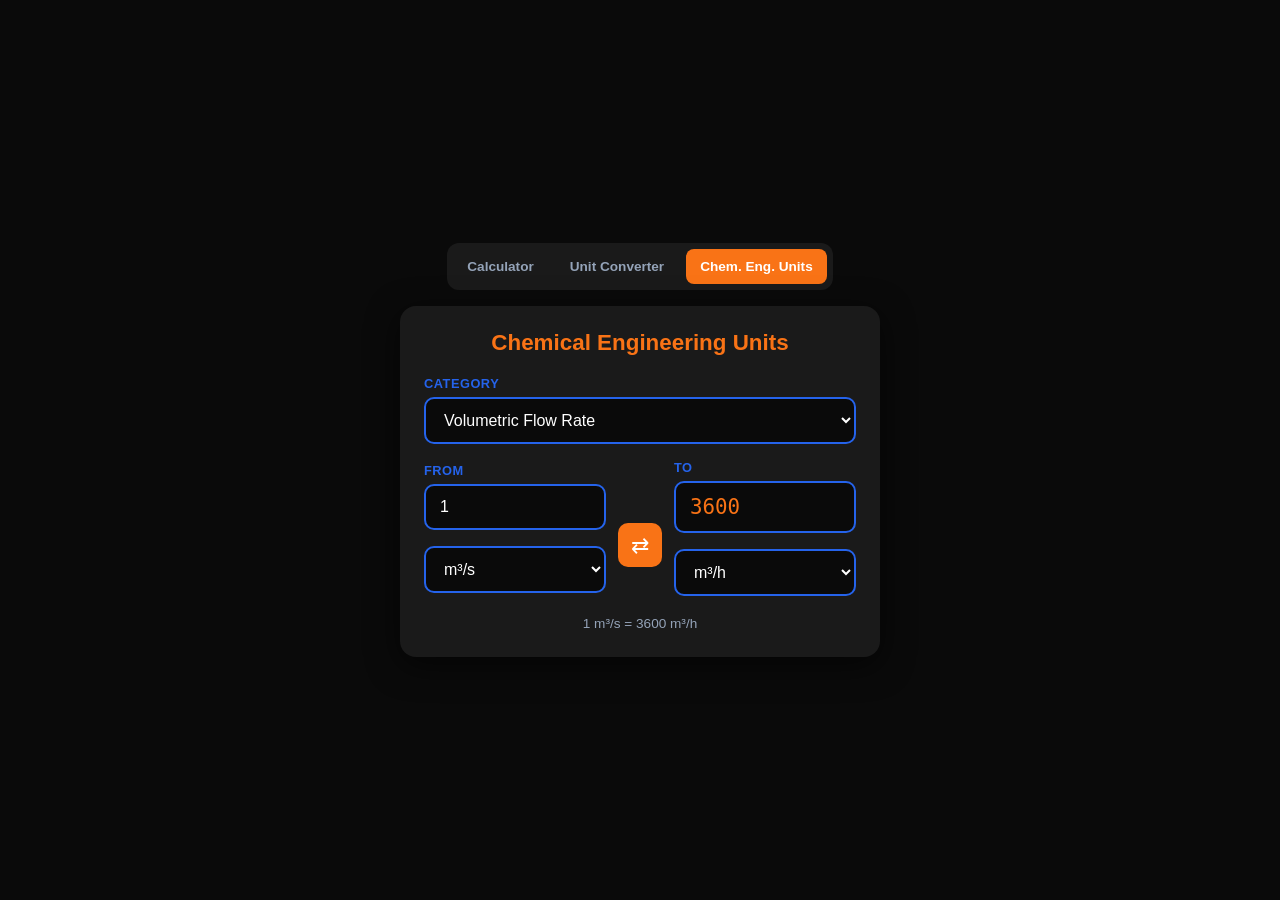
==== chem-eng.html @ 221d4bbe "Add chemical engineering unit converter page. Covers flow rates, density, viscosity, pressure, heat " ====
<!DOCTYPE html>
<html lang="en">
<head>
  <meta charset="UTF-8">
  <meta name="viewport" content="width=device-width, initial-scale=1.0">
  <title>Chemical Engineering Units</title>
  <link rel="stylesheet" href="style.css">
</head>
<body>
  <nav class="nav">
    <a href="index.html" class="nav-link">Calculator</a>
    <a href="converter.html" class="nav-link">Unit Converter</a>
    <a href="chem-eng.html" class="nav-link active">Chem. Eng. Units</a>
  </nav>

  <div class="converter">
    <h1 class="converter-title">Chemical Engineering Units</h1>

    <label class="field-label" for="category">Category</label>
    <select id="category" class="select"></select>

    <div class="conversion-row">
      <div class="conversion-field">
        <label class="field-label" for="from-value">From</label>
        <input type="number" id="from-value" class="input" value="1" step="any">
        <select id="from-unit" class="select"></select>
      </div>

      <button id="swap-btn" class="swap-btn" title="Swap units">⇄</button>

      <div class="conversion-field">
        <label class="field-label" for="to-value">To</label>
        <input type="text" id="to-value" class="input result" readonly>
        <select id="to-unit" class="select"></select>
      </div>
    </div>

    <p class="formula" id="formula"></p>
  </div>

  <script src="chem-eng.js"></script>
</body>
</html>
---- style.css ----
* {
  margin: 0;
  padding: 0;
  box-sizing: border-box;
}

body {
  min-height: 100vh;
  display: flex;
  flex-direction: column;
  align-items: center;
  justify-content: center;
  background: #0a0a0a;
  font-family: -apple-system, BlinkMacSystemFont, "Segoe UI", Roboto, sans-serif;
  padding: 16px;
  gap: 16px;
}

.nav {
  display: flex;
  flex-wrap: wrap;
  justify-content: center;
  gap: 8px;
  background: #1a1a1a;
  padding: 6px;
  border-radius: 12px;
  max-width: 100%;
}

.nav-link {
  color: #94a3b8;
  text-decoration: none;
  font-size: 0.85rem;
  font-weight: 600;
  padding: 10px 14px;
  border-radius: 8px;
  transition: background 0.15s, color 0.15s;
  white-space: nowrap;
}

.nav-link:hover {
  color: #fff;
  background: #172554;
}

.nav-link.active {
  background: #f97316;
  color: #fff;
}

.calculator {
  background: #1a1a1a;
  border-radius: 16px;
  padding: 20px;
  box-shadow: 0 8px 32px rgba(0, 0, 0, 0.6);
  width: 360px;
}

.mode-indicator {
  color: #2563eb;
  font-size: 0.85rem;
  font-weight: 600;
  text-align: right;
  margin-bottom: 6px;
  letter-spacing: 0.05em;
}

.display {
  background: #0a0a0a;
  border: 2px solid #2563eb;
  border-radius: 10px;
  color: #f97316;
  font-family: "SF Mono", "Fira Code", monospace;
  font-size: 2.2rem;
  text-align: right;
  padding: 20px 16px;
  margin-bottom: 16px;
  overflow: hidden;
  text-overflow: ellipsis;
  white-space: nowrap;
  min-height: 72px;
}

.buttons {
  display: grid;
  grid-template-columns: repeat(4, 1fr);
  gap: 8px;
}

.buttons.scientific {
  margin-bottom: 10px;
  padding-bottom: 10px;
  border-bottom: 1px solid #2a2a2a;
}

.btn {
  border: none;
  border-radius: 10px;
  font-size: 1.2rem;
  font-weight: 600;
  padding: 14px 8px;
  cursor: pointer;
  transition: background 0.15s, transform 0.1s;
  color: #fff;
}

.btn:active {
  transform: scale(0.95);
}

.btn.number {
  background: #1e3a8a;
}

.btn.number:hover {
  background: #2563eb;
}

.btn.scientific {
  background: #172554;
  font-size: 0.95rem;
}

.btn.scientific:hover {
  background: #1e40af;
}

.btn.operator,
.btn.action,
.btn.equals {
  background: #f97316;
}

.btn.operator:hover,
.btn.action:hover,
.btn.equals:hover {
  background: #ea580c;
}

.btn.zero {
  grid-column: span 2;
}

.btn.equals {
  grid-row: span 3;
}

.converter {
  background: #1a1a1a;
  border-radius: 16px;
  padding: 24px;
  box-shadow: 0 8px 32px rgba(0, 0, 0, 0.6);
  width: 480px;
  max-width: 100%;
}

.converter-title {
  color: #f97316;
  font-size: 1.4rem;
  margin-bottom: 20px;
  text-align: center;
}

.field-label {
  display: block;
  color: #2563eb;
  font-size: 0.8rem;
  font-weight: 600;
  margin-bottom: 6px;
  letter-spacing: 0.04em;
  text-transform: uppercase;
}

.select,
.input {
  width: 100%;
  background: #0a0a0a;
  border: 2px solid #2563eb;
  border-radius: 10px;
  color: #fff;
  font-size: 1rem;
  padding: 12px 14px;
  margin-bottom: 16px;
  outline: none;
}

.select:focus,
.input:focus {
  border-color: #f97316;
}

.input.result {
  color: #f97316;
  font-family: "SF Mono", "Fira Code", monospace;
  font-size: 1.3rem;
}

.conversion-row {
  display: flex;
  align-items: center;
  gap: 12px;
}

.conversion-field {
  flex: 1;
  min-width: 0;
}

.swap-btn {
  background: #f97316;
  border: none;
  border-radius: 10px;
  color: #fff;
  font-size: 1.4rem;
  width: 44px;
  height: 44px;
  cursor: pointer;
  flex-shrink: 0;
  margin-top: 18px;
  transition: background 0.15s, transform 0.1s;
}

.swap-btn:hover {
  background: #ea580c;
}

.swap-btn:active {
  transform: scale(0.95);
}

.formula {
  color: #94a3b8;
  font-size: 0.85rem;
  text-align: center;
  margin-top: 4px;
  min-height: 1.2em;
}

@media (max-width: 400px) {
  .calculator,
  .converter {
    width: 100%;
    border-radius: 12px;
  }

  .display {
    font-size: 1.8rem;
  }

  .btn {
    padding: 12px 6px;
    font-size: 1rem;
  }

  .btn.scientific {
    font-size: 0.8rem;
  }

  .conversion-row {
    flex-direction: column;
  }

  .swap-btn {
    margin-top: 0;
    width: 100%;
  }
}
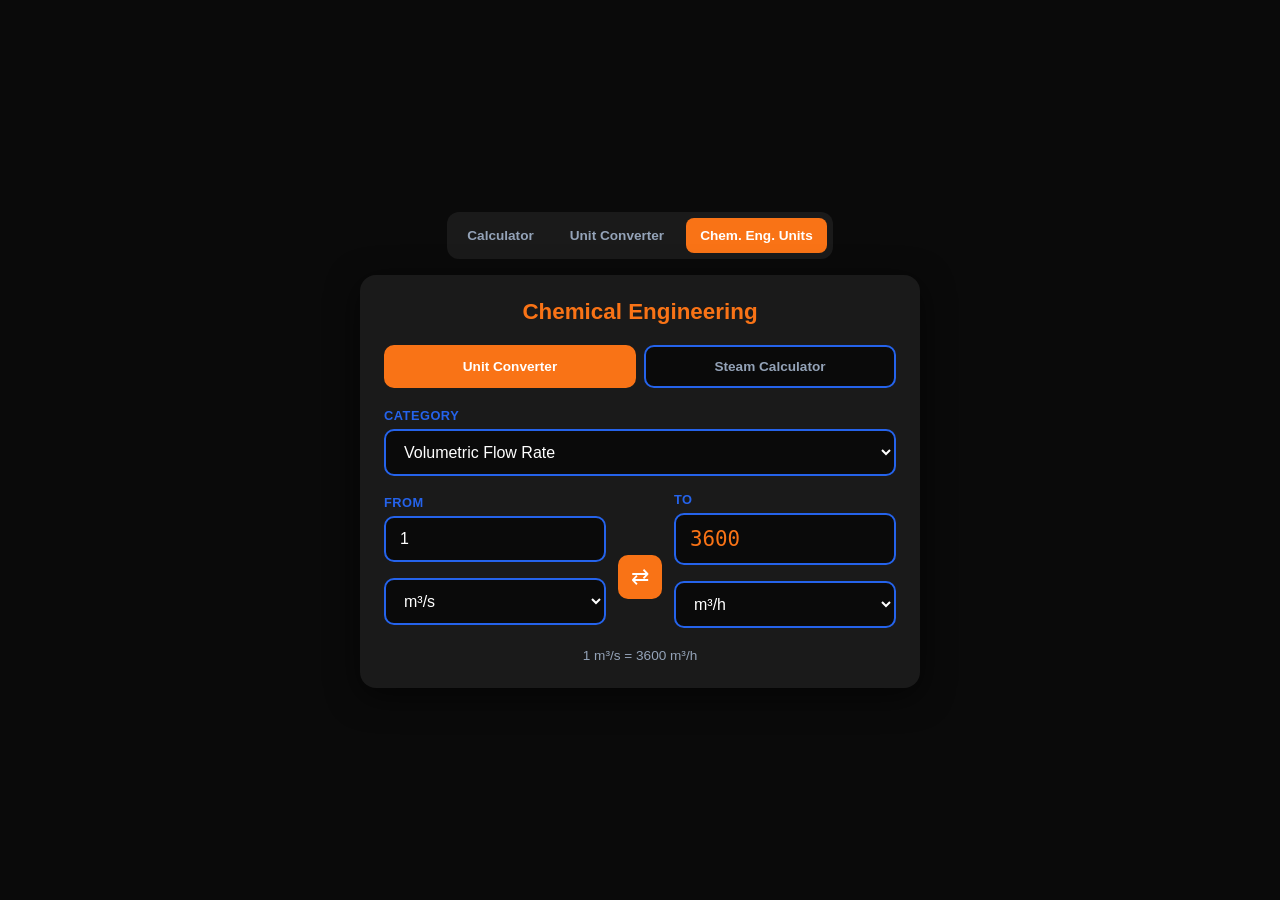
==== commit 52f85725: "Add steam calculator to chemical engineering page. Saturated steam property lookup and heat duty cal" ====
--- a/chem-eng.html
+++ b/chem-eng.html
@@ -13,31 +13,141 @@
     <a href="chem-eng.html" class="nav-link active">Chem. Eng. Units</a>
   </nav>
 
-  <div class="converter">
-    <h1 class="converter-title">Chemical Engineering Units</h1>
+  <div class="converter chem-page">
+    <h1 class="converter-title">Chemical Engineering</h1>
 
-    <label class="field-label" for="category">Category</label>
-    <select id="category" class="select"></select>
+    <div class="tabs">
+      <button class="tab active" data-tab="units">Unit Converter</button>
+      <button class="tab" data-tab="steam">Steam Calculator</button>
+    </div>
 
-    <div class="conversion-row">
-      <div class="conversion-field">
-        <label class="field-label" for="from-value">From</label>
-        <input type="number" id="from-value" class="input" value="1" step="any">
-        <select id="from-unit" class="select"></select>
+    <div id="units-panel" class="tab-panel active">
+      <label class="field-label" for="category">Category</label>
+      <select id="category" class="select"></select>
+
+      <div class="conversion-row">
+        <div class="conversion-field">
+          <label class="field-label" for="from-value">From</label>
+          <input type="number" id="from-value" class="input" value="1" step="any">
+          <select id="from-unit" class="select"></select>
+        </div>
+
+        <button id="swap-btn" class="swap-btn" title="Swap units">⇄</button>
+
+        <div class="conversion-field">
+          <label class="field-label" for="to-value">To</label>
+          <input type="text" id="to-value" class="input result" readonly>
+          <select id="to-unit" class="select"></select>
+        </div>
       </div>
 
-      <button id="swap-btn" class="swap-btn" title="Swap units">⇄</button>
-
-      <div class="conversion-field">
-        <label class="field-label" for="to-value">To</label>
-        <input type="text" id="to-value" class="input result" readonly>
-        <select id="to-unit" class="select"></select>
-      </div>
+      <p class="formula" id="formula"></p>
     </div>
 
-    <p class="formula" id="formula"></p>
+    <div id="steam-panel" class="tab-panel">
+      <h2 class="section-title">Saturated Steam Properties</h2>
+      <p class="section-hint">Lookup properties at saturation (0.01–100 bar). Uses interpolated steam table data.</p>
+
+      <div class="steam-row">
+        <div class="steam-field">
+          <label class="field-label" for="steam-input-mode">Known variable</label>
+          <select id="steam-input-mode" class="select">
+            <option value="pressure">Pressure</option>
+            <option value="temperature">Temperature</option>
+          </select>
+        </div>
+        <div class="steam-field">
+          <label class="field-label" for="steam-input-value">Value</label>
+          <input type="number" id="steam-input-value" class="input" value="10" step="any">
+        </div>
+        <div class="steam-field">
+          <label class="field-label" for="steam-input-unit">Unit</label>
+          <select id="steam-input-unit" class="select"></select>
+        </div>
+      </div>
+
+      <div class="steam-row">
+        <div class="steam-field">
+          <label class="field-label" for="steam-quality">Quality (x) — wet steam</label>
+          <input type="number" id="steam-quality" class="input" value="1" min="0" max="1" step="0.01">
+        </div>
+        <div class="steam-field steam-field-btn">
+          <button id="steam-calc-btn" class="calc-btn">Calculate Properties</button>
+        </div>
+      </div>
+
+      <div class="results-table-wrap">
+        <table class="results-table" id="steam-results">
+          <thead>
+            <tr>
+              <th>Property</th>
+              <th>Value</th>
+              <th>Unit</th>
+            </tr>
+          </thead>
+          <tbody></tbody>
+        </table>
+      </div>
+
+      <hr class="section-divider">
+
+      <h2 class="section-title">Heat Duty</h2>
+      <p class="section-hint">Q = ṁ × (h<sub>out</sub> − h<sub>in</sub>)</p>
+
+      <div class="steam-row">
+        <div class="steam-field">
+          <label class="field-label" for="heat-mass-flow">Mass flow rate</label>
+          <input type="number" id="heat-mass-flow" class="input" value="1000" step="any">
+        </div>
+        <div class="steam-field">
+          <label class="field-label" for="heat-mass-unit">Unit</label>
+          <select id="heat-mass-unit" class="select">
+            <option value="kg/h">kg/h</option>
+            <option value="kg/s">kg/s</option>
+            <option value="lb/h">lb/h</option>
+          </select>
+        </div>
+      </div>
+
+      <div class="steam-row">
+        <div class="steam-field">
+          <label class="field-label" for="heat-pin">Inlet pressure</label>
+          <input type="number" id="heat-pin" class="input" value="1" step="any">
+        </div>
+        <div class="steam-field">
+          <label class="field-label" for="heat-xin">Inlet quality (x)</label>
+          <input type="number" id="heat-xin" class="input" value="0" min="0" max="1" step="0.01">
+        </div>
+        <div class="steam-field">
+          <label class="field-label" for="heat-p-unit">Pressure unit</label>
+          <select id="heat-p-unit" class="select">
+            <option value="bar">bar</option>
+            <option value="kPa">kPa</option>
+            <option value="MPa">MPa</option>
+            <option value="psi">psi</option>
+          </select>
+        </div>
+      </div>
+
+      <div class="steam-row">
+        <div class="steam-field">
+          <label class="field-label" for="heat-pout">Outlet pressure</label>
+          <input type="number" id="heat-pout" class="input" value="10" step="any">
+        </div>
+        <div class="steam-field">
+          <label class="field-label" for="heat-xout">Outlet quality (x)</label>
+          <input type="number" id="heat-xout" class="input" value="1" min="0" max="1" step="0.01">
+        </div>
+        <div class="steam-field steam-field-btn">
+          <button id="heat-calc-btn" class="calc-btn">Calculate Heat Duty</button>
+        </div>
+      </div>
+
+      <div class="heat-result" id="heat-result"></div>
+    </div>
   </div>
 
   <script src="chem-eng.js"></script>
+  <script src="steam.js"></script>
 </body>
 </html>
--- a/style.css
+++ b/style.css
@@ -154,6 +154,185 @@
   max-width: 100%;
 }
 
+.chem-page {
+  width: 560px;
+}
+
+.tabs {
+  display: flex;
+  gap: 8px;
+  margin-bottom: 20px;
+}
+
+.tab {
+  flex: 1;
+  background: #0a0a0a;
+  border: 2px solid #2563eb;
+  border-radius: 10px;
+  color: #94a3b8;
+  font-size: 0.85rem;
+  font-weight: 600;
+  padding: 12px 8px;
+  cursor: pointer;
+  transition: background 0.15s, color 0.15s, border-color 0.15s;
+}
+
+.tab:hover {
+  color: #fff;
+  border-color: #f97316;
+}
+
+.tab.active {
+  background: #f97316;
+  border-color: #f97316;
+  color: #fff;
+}
+
+.tab-panel {
+  display: none;
+}
+
+.tab-panel.active {
+  display: block;
+}
+
+.section-title {
+  color: #f97316;
+  font-size: 1.1rem;
+  margin-bottom: 6px;
+}
+
+.section-hint {
+  color: #94a3b8;
+  font-size: 0.8rem;
+  margin-bottom: 16px;
+  line-height: 1.4;
+}
+
+.section-divider {
+  border: none;
+  border-top: 1px solid #2a2a2a;
+  margin: 24px 0;
+}
+
+.steam-row {
+  display: flex;
+  gap: 12px;
+  margin-bottom: 4px;
+  flex-wrap: wrap;
+}
+
+.steam-field {
+  flex: 1;
+  min-width: 140px;
+}
+
+.steam-field-btn {
+  display: flex;
+  align-items: flex-end;
+}
+
+.calc-btn {
+  width: 100%;
+  background: #f97316;
+  border: none;
+  border-radius: 10px;
+  color: #fff;
+  font-size: 0.95rem;
+  font-weight: 600;
+  padding: 14px 16px;
+  cursor: pointer;
+  margin-bottom: 16px;
+  transition: background 0.15s, transform 0.1s;
+}
+
+.calc-btn:hover {
+  background: #ea580c;
+}
+
+.calc-btn:active {
+  transform: scale(0.98);
+}
+
+.results-table-wrap {
+  overflow-x: auto;
+  margin-top: 8px;
+}
+
+.results-table {
+  width: 100%;
+  border-collapse: collapse;
+  font-size: 0.85rem;
+}
+
+.results-table th {
+  background: #172554;
+  color: #fff;
+  padding: 10px 12px;
+  text-align: left;
+  font-weight: 600;
+}
+
+.results-table td {
+  padding: 9px 12px;
+  border-bottom: 1px solid #2a2a2a;
+  color: #e2e8f0;
+}
+
+.results-table .result-cell {
+  color: #f97316;
+  font-family: "SF Mono", "Fira Code", monospace;
+  font-weight: 600;
+}
+
+.error-msg {
+  color: #f87171;
+  text-align: center;
+}
+
+.heat-result {
+  margin-top: 8px;
+}
+
+.heat-result-grid {
+  display: grid;
+  grid-template-columns: repeat(2, 1fr);
+  gap: 10px;
+}
+
+.heat-result-item {
+  background: #0a0a0a;
+  border: 2px solid #2563eb;
+  border-radius: 10px;
+  padding: 14px;
+  display: flex;
+  flex-direction: column;
+  gap: 4px;
+}
+
+.heat-result-item.highlight {
+  border-color: #f97316;
+  grid-column: span 2;
+}
+
+.heat-label {
+  color: #94a3b8;
+  font-size: 0.75rem;
+  text-transform: uppercase;
+  letter-spacing: 0.04em;
+}
+
+.heat-value {
+  color: #f97316;
+  font-family: "SF Mono", "Fira Code", monospace;
+  font-size: 1.1rem;
+  font-weight: 600;
+}
+
+.heat-result-item.highlight .heat-value {
+  font-size: 1.4rem;
+}
+
 .converter-title {
   color: #f97316;
   font-size: 1.4rem;
@@ -238,7 +417,8 @@
 
 @media (max-width: 400px) {
   .calculator,
-  .converter {
+  .converter,
+  .chem-page {
     width: 100%;
     border-radius: 12px;
   }
@@ -264,4 +444,16 @@
     margin-top: 0;
     width: 100%;
   }
-}
+
+  .steam-row {
+    flex-direction: column;
+  }
+
+  .heat-result-grid {
+    grid-template-columns: 1fr;
+  }
+
+  .heat-result-item.highlight {
+    grid-column: span 1;
+  }
+}
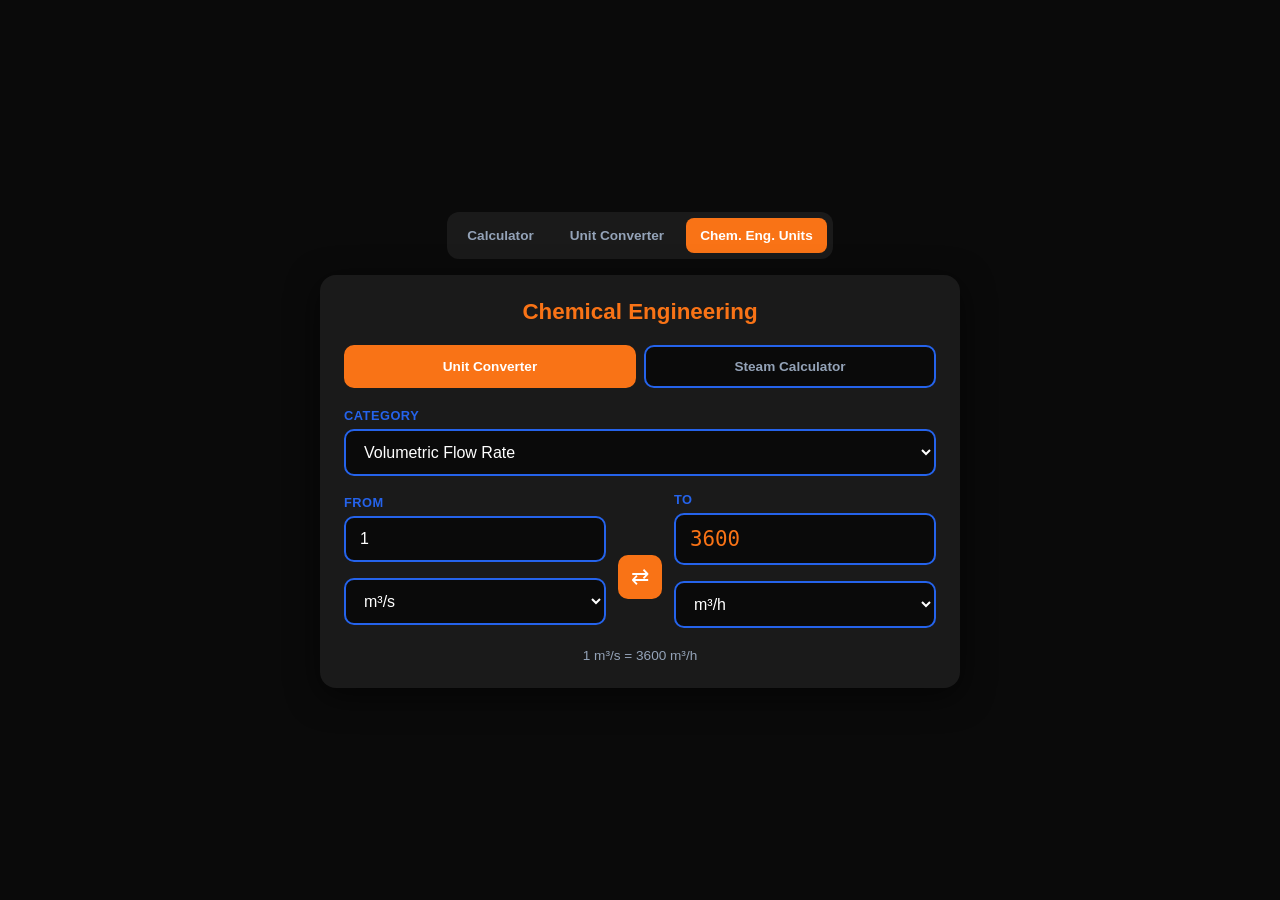
==== commit 037c2763: "Add full SI and British units to steam calculator. Dual-column results for pressure, temperature, en" ====
--- a/chem-eng.html
+++ b/chem-eng.html
@@ -81,8 +81,8 @@
           <thead>
             <tr>
               <th>Property</th>
-              <th>Value</th>
-              <th>Unit</th>
+              <th>SI</th>
+              <th>British / Imperial</th>
             </tr>
           </thead>
           <tbody></tbody>
@@ -104,7 +104,11 @@
           <select id="heat-mass-unit" class="select">
             <option value="kg/h">kg/h</option>
             <option value="kg/s">kg/s</option>
+            <option value="g/s">g/s</option>
             <option value="lb/h">lb/h</option>
+            <option value="lb/s">lb/s</option>
+            <option value="lb/min">lb/min</option>
+            <option value="ton/h">ton/h</option>
           </select>
         </div>
       </div>
@@ -122,9 +126,16 @@
           <label class="field-label" for="heat-p-unit">Pressure unit</label>
           <select id="heat-p-unit" class="select">
             <option value="bar">bar</option>
+            <option value="Pa">Pa</option>
             <option value="kPa">kPa</option>
             <option value="MPa">MPa</option>
+            <option value="atm">atm</option>
             <option value="psi">psi</option>
+            <option value="psf">psf</option>
+            <option value="in Hg">in Hg</option>
+            <option value="mmHg">mmHg</option>
+            <option value="in H₂O">in H₂O</option>
+            <option value="ft H₂O">ft H₂O</option>
           </select>
         </div>
       </div>
--- a/style.css
+++ b/style.css
@@ -155,7 +155,7 @@
 }
 
 .chem-page {
-  width: 560px;
+  width: 640px;
 }
 
 .tabs {
@@ -277,12 +277,72 @@
   padding: 9px 12px;
   border-bottom: 1px solid #2a2a2a;
   color: #e2e8f0;
-}
-
-.results-table .result-cell {
-  color: #f97316;
+  vertical-align: top;
+}
+
+.results-table .unit-cell {
+  line-height: 1.8;
+}
+
+.unit-chip {
+  display: inline-block;
+  background: #0a0a0a;
+  border: 1px solid #2563eb;
+  border-radius: 6px;
+  padding: 3px 8px;
+  margin: 2px 4px 2px 0;
   font-family: "SF Mono", "Fira Code", monospace;
-  font-weight: 600;
+  font-size: 0.8rem;
+  color: #f97316;
+  white-space: nowrap;
+}
+
+.unit-chip em {
+  color: #94a3b8;
+  font-style: normal;
+  font-size: 0.72rem;
+}
+
+.phase-cell {
+  color: #f97316;
+  font-weight: 600;
+}
+
+.heat-units-block {
+  background: #0a0a0a;
+  border: 2px solid #2563eb;
+  border-radius: 10px;
+  padding: 14px;
+  margin-bottom: 10px;
+}
+
+.heat-units-block.highlight {
+  border-color: #f97316;
+}
+
+.heat-block-title {
+  color: #f97316;
+  font-size: 0.85rem;
+  margin-bottom: 10px;
+  text-transform: uppercase;
+  letter-spacing: 0.04em;
+}
+
+.heat-units-row {
+  display: flex;
+  gap: 10px;
+  align-items: flex-start;
+  margin-bottom: 6px;
+}
+
+.heat-system-label {
+  color: #2563eb;
+  font-size: 0.75rem;
+  font-weight: 700;
+  text-transform: uppercase;
+  min-width: 52px;
+  padding-top: 6px;
+  flex-shrink: 0;
 }
 
 .error-msg {
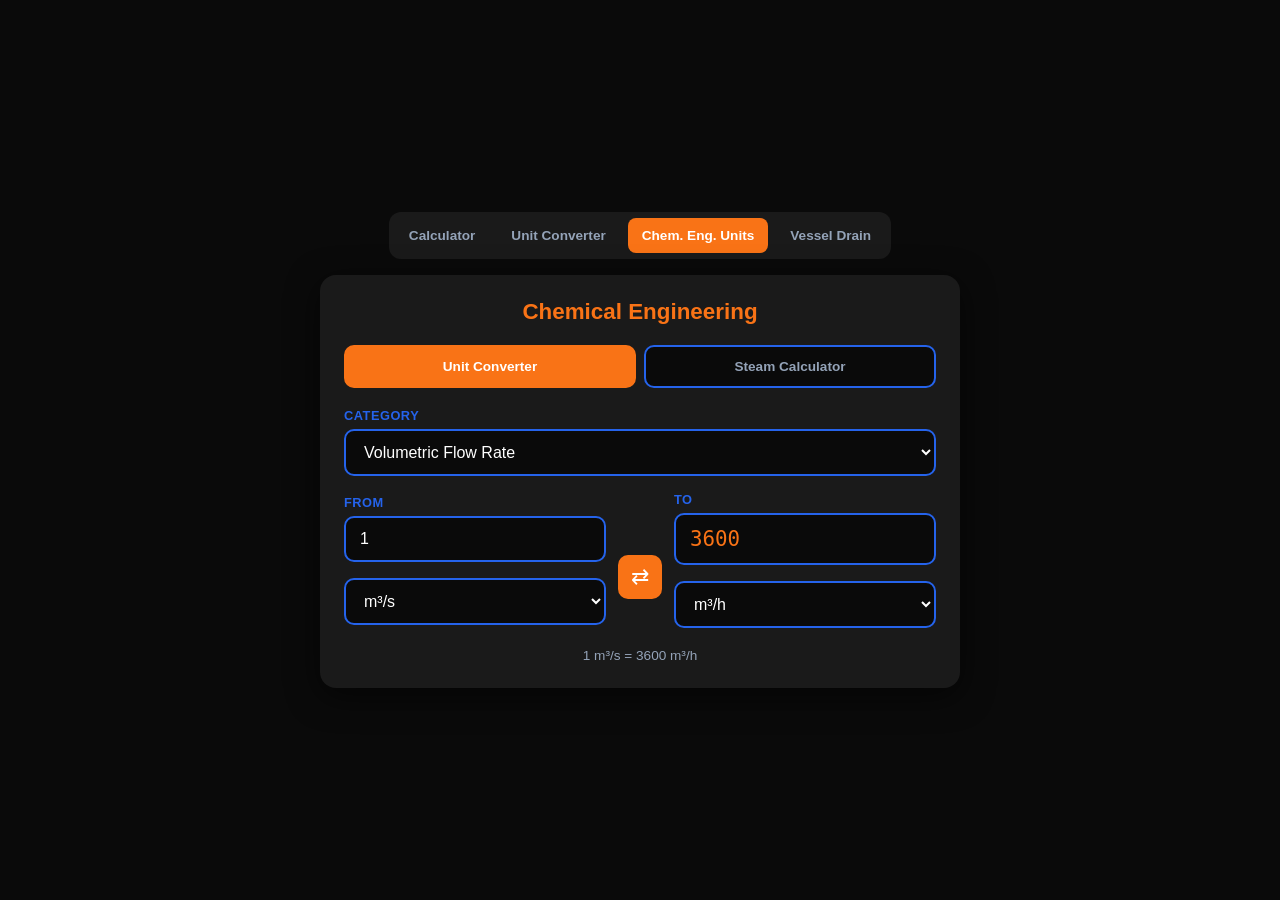
==== commit 6f46762b: "Add vessel drain simulator with air pressurization. Sphere and horizontal cylinder draining with lev" ====
--- a/chem-eng.html
+++ b/chem-eng.html
@@ -11,6 +11,7 @@
     <a href="index.html" class="nav-link">Calculator</a>
     <a href="converter.html" class="nav-link">Unit Converter</a>
     <a href="chem-eng.html" class="nav-link active">Chem. Eng. Units</a>
+    <a href="drain.html" class="nav-link">Vessel Drain</a>
   </nav>
 
   <div class="converter chem-page">
--- a/style.css
+++ b/style.css
@@ -516,4 +516,153 @@
   .heat-result-item.highlight {
     grid-column: span 1;
   }
-}
+
+  .drain-layout {
+    flex-direction: column;
+  }
+
+  .drain-page {
+    width: 100%;
+  }
+}
+
+.drain-page {
+  width: 860px;
+}
+
+.drain-summary {
+  margin-bottom: 20px;
+}
+
+.drain-summary-grid {
+  display: grid;
+  grid-template-columns: repeat(2, 1fr);
+  gap: 10px;
+}
+
+.summary-item {
+  background: #0a0a0a;
+  border: 2px solid #2563eb;
+  border-radius: 10px;
+  padding: 14px;
+  display: flex;
+  flex-direction: column;
+  gap: 4px;
+}
+
+.summary-item.highlight {
+  border-color: #f97316;
+  grid-column: span 2;
+}
+
+.summary-label {
+  color: #94a3b8;
+  font-size: 0.72rem;
+  text-transform: uppercase;
+  letter-spacing: 0.04em;
+}
+
+.summary-value {
+  color: #f97316;
+  font-family: "SF Mono", "Fira Code", monospace;
+  font-size: 1rem;
+  font-weight: 600;
+}
+
+.drain-layout {
+  display: flex;
+  gap: 20px;
+  align-items: flex-start;
+}
+
+.drain-visual-panel,
+.drain-graph-panel {
+  flex: 1;
+  min-width: 0;
+}
+
+.drain-visual-panel canvas,
+.drain-graph-panel canvas {
+  width: 100%;
+  background: #0a0a0a;
+  border: 2px solid #2563eb;
+  border-radius: 10px;
+  display: block;
+}
+
+.drain-controls {
+  margin-top: 12px;
+}
+
+.time-slider {
+  width: 100%;
+  accent-color: #f97316;
+  margin: 8px 0;
+}
+
+.time-display {
+  color: #f97316;
+  font-family: "SF Mono", "Fira Code", monospace;
+  font-size: 0.85rem;
+  text-align: center;
+  margin-bottom: 10px;
+}
+
+.play-btn {
+  margin-bottom: 0;
+}
+
+.vessel-inputs.hidden {
+  display: none;
+}
+
+#simulate-btn {
+  margin-bottom: 20px;
+}
+
+.press-row {
+  margin-bottom: 8px;
+}
+
+.checkbox-label {
+  display: flex;
+  align-items: center;
+  gap: 10px;
+  color: #fff;
+  font-size: 0.95rem;
+  font-weight: 600;
+  cursor: pointer;
+  padding: 12px 0;
+}
+
+.checkbox-label input {
+  width: 18px;
+  height: 18px;
+  accent-color: #f97316;
+}
+
+.graph-legend {
+  display: flex;
+  flex-wrap: wrap;
+  gap: 12px;
+  margin-bottom: 10px;
+  font-size: 0.8rem;
+}
+
+.legend-item {
+  display: flex;
+  align-items: center;
+  gap: 6px;
+  color: #94a3b8;
+}
+
+.legend-swatch {
+  width: 24px;
+  height: 3px;
+  border-radius: 2px;
+}
+
+.legend-swatch.dashed {
+  background: repeating-linear-gradient(90deg, #2563eb 0 6px, transparent 6px 10px);
+  height: 2px;
+}
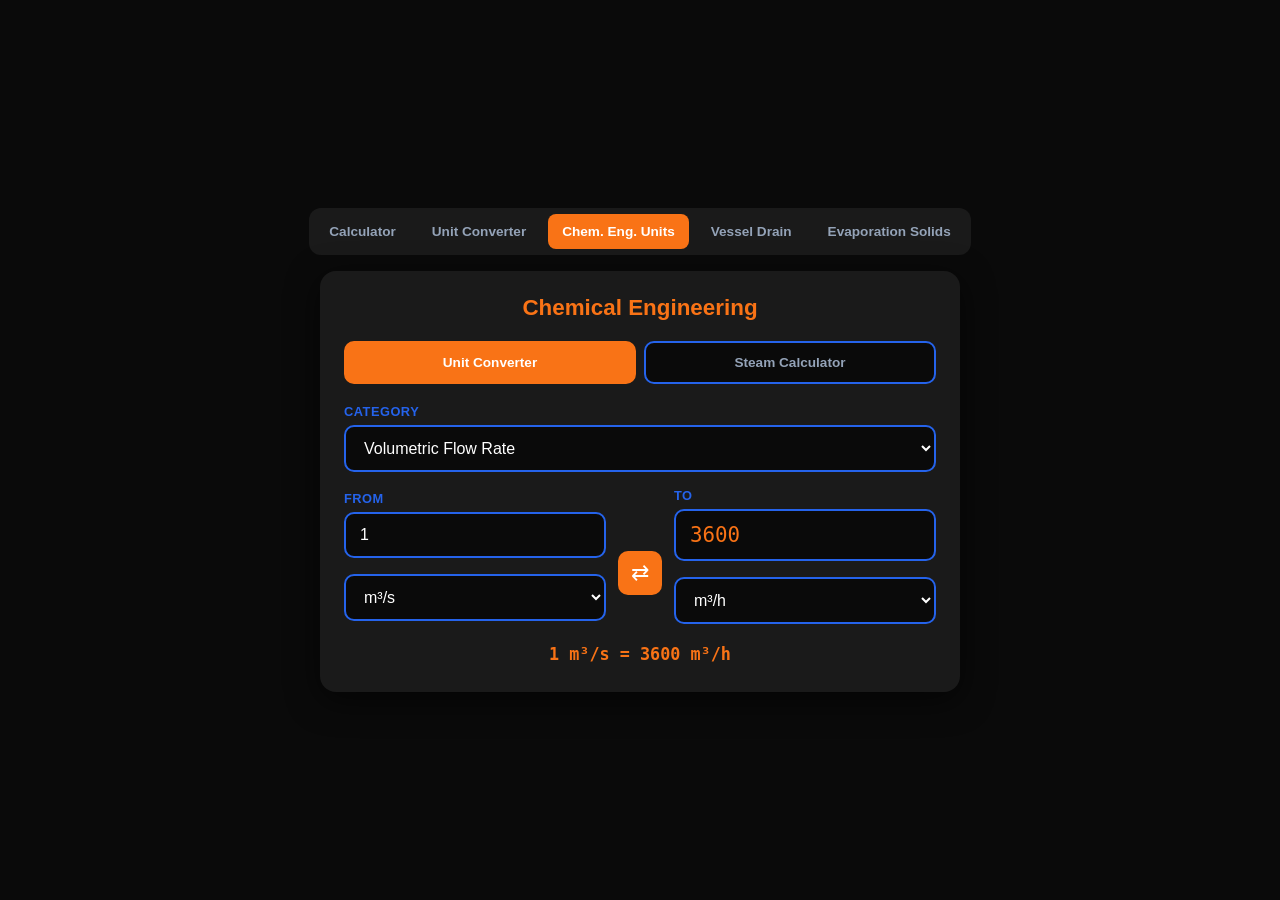
==== commit e694e3d1: "Add evaporation solids calculator with method and charts. Calculates solid residue mass and composit" ====
--- a/chem-eng.html
+++ b/chem-eng.html
@@ -12,6 +12,7 @@
     <a href="converter.html" class="nav-link">Unit Converter</a>
     <a href="chem-eng.html" class="nav-link active">Chem. Eng. Units</a>
     <a href="drain.html" class="nav-link">Vessel Drain</a>
+    <a href="evaporation.html" class="nav-link">Evaporation Solids</a>
   </nav>
 
   <div class="converter chem-page">
--- a/style.css
+++ b/style.css
@@ -524,6 +524,14 @@
   .drain-page {
     width: 100%;
   }
+
+  .evap-page {
+    width: 100%;
+  }
+
+  .evap-layout {
+    flex-direction: column;
+  }
 }
 
 .drain-page {
@@ -612,6 +620,175 @@
   margin-bottom: 0;
 }
 
+.evap-page {
+  width: 900px;
+  max-width: 100%;
+}
+
+.evap-layout {
+  display: flex;
+  gap: 20px;
+  flex-wrap: wrap;
+}
+
+.evap-panel {
+  flex: 1;
+  min-width: 320px;
+}
+
+.evap-panel canvas {
+  width: 100%;
+  margin-top: 12px;
+  background: #0a0a0a;
+  border: 2px solid #2563eb;
+  border-radius: 10px;
+}
+
+.evap-compare-section {
+  margin-top: 24px;
+  padding-top: 20px;
+  border-top: 1px solid #2a2a2a;
+}
+
+.evap-compare-section canvas {
+  width: 100%;
+  background: #0a0a0a;
+  border: 2px solid #2563eb;
+  border-radius: 10px;
+  display: block;
+}
+
+.bar-legend {
+  display: flex;
+  gap: 20px;
+  margin-bottom: 12px;
+  justify-content: center;
+}
+
+.evap-notes {
+  margin-top: 20px;
+  padding: 16px;
+  background: #0a0a0a;
+  border: 1px solid #2a2a2a;
+  border-radius: 10px;
+  color: #94a3b8;
+  font-size: 0.85rem;
+  line-height: 1.6;
+}
+
+.method-section {
+  margin-top: 28px;
+  padding-top: 24px;
+  border-top: 2px solid #2563eb;
+}
+
+.method-block {
+  margin-bottom: 22px;
+}
+
+.method-heading {
+  color: #f97316;
+  font-size: 1rem;
+  margin-bottom: 10px;
+}
+
+.method-block p {
+  color: #cbd5e1;
+  font-size: 0.9rem;
+  line-height: 1.65;
+  margin-bottom: 8px;
+}
+
+.method-list {
+  color: #cbd5e1;
+  font-size: 0.9rem;
+  line-height: 1.7;
+  padding-left: 20px;
+}
+
+.method-list.ordered {
+  list-style-type: decimal;
+}
+
+.method-list li {
+  margin-bottom: 6px;
+}
+
+.formula-card {
+  background: #0a0a0a;
+  border: 2px solid #2563eb;
+  border-radius: 10px;
+  padding: 14px 18px;
+  margin-bottom: 10px;
+}
+
+.formula-label {
+  color: #2563eb;
+  font-size: 0.75rem;
+  font-weight: 600;
+  text-transform: uppercase;
+  letter-spacing: 0.04em;
+  margin-bottom: 6px !important;
+}
+
+.formula {
+  color: #f97316;
+  font-family: "SF Mono", "Fira Code", monospace;
+  font-size: 1.05rem;
+  font-weight: 600;
+  margin-bottom: 4px !important;
+}
+
+.formula-alt {
+  color: #94a3b8;
+  font-family: "SF Mono", "Fira Code", monospace;
+  font-size: 0.85rem;
+  margin-bottom: 0 !important;
+}
+
+.example-box {
+  background: #0a0a0a;
+  border-left: 4px solid #f97316;
+  border-radius: 0 10px 10px 0;
+  padding: 14px 18px;
+  margin-bottom: 10px;
+}
+
+.example-box p {
+  margin-bottom: 6px;
+}
+
+.example-note {
+  color: #94a3b8;
+  font-size: 0.82rem;
+  font-style: italic;
+}
+
+.evap-notes strong {
+  color: #f97316;
+}
+
+.results-table .ref-row td {
+  color: #64748b;
+  font-size: 0.8rem;
+}
+
+.results-table .ref-row em {
+  font-style: normal;
+  color: #475569;
+  font-size: 0.72rem;
+}
+
+.results-table .total-row td,
+.results-table .tds-row td {
+  border-top: 2px solid #2563eb;
+  color: #fff;
+}
+
+.results-table .tds-row td {
+  border-top-color: #f97316;
+}
+
 .vessel-inputs.hidden {
   display: none;
 }
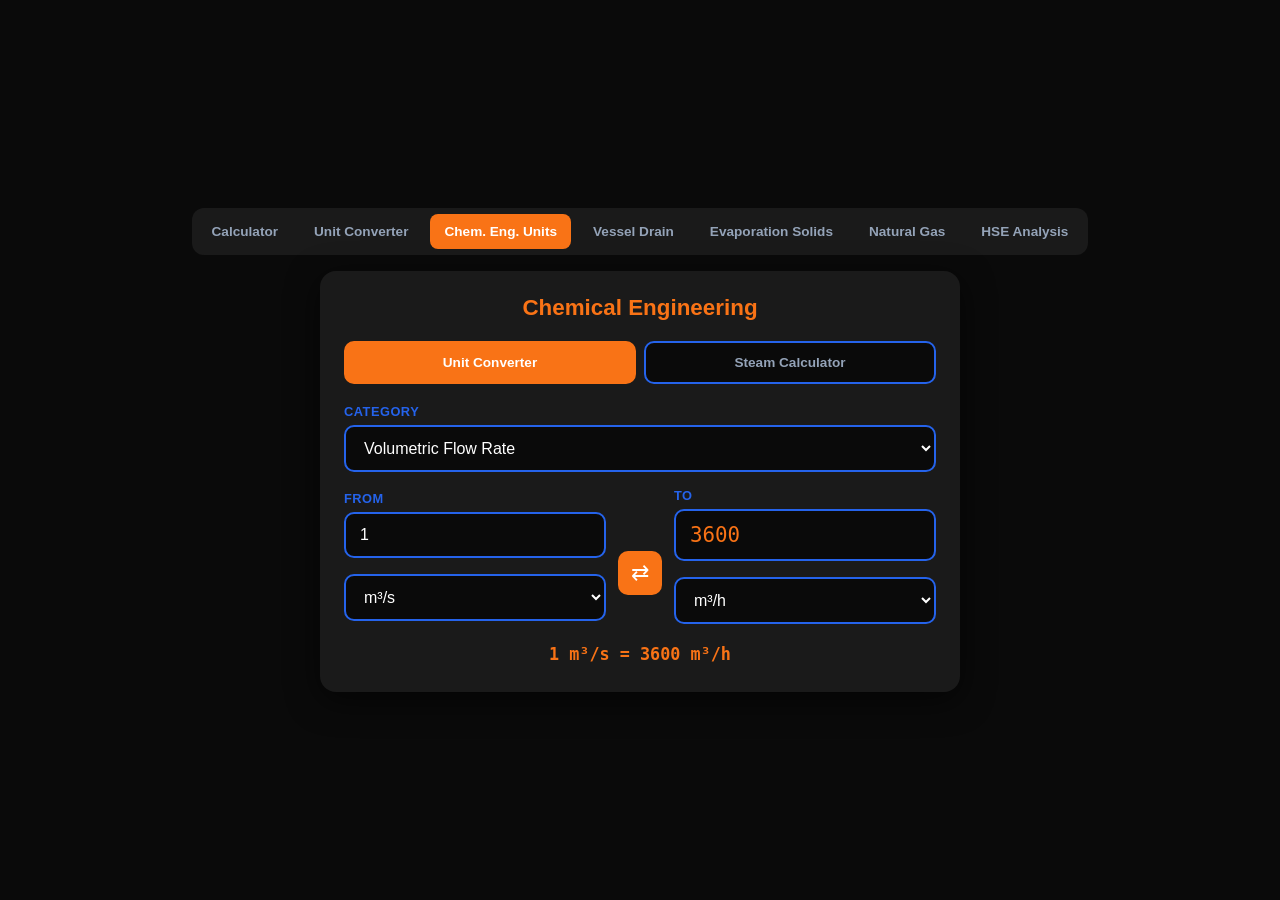
==== commit 4af3536c: "Add natural gas and HSE analysis pages with Mari Gas and Bhit Field data. Co-authored-by: Cursor <cu" ====
--- a/chem-eng.html
+++ b/chem-eng.html
@@ -13,6 +13,8 @@
     <a href="chem-eng.html" class="nav-link active">Chem. Eng. Units</a>
     <a href="drain.html" class="nav-link">Vessel Drain</a>
     <a href="evaporation.html" class="nav-link">Evaporation Solids</a>
+    <a href="natural-gas.html" class="nav-link">Natural Gas</a>
+    <a href="hse-analysis.html" class="nav-link">HSE Analysis</a>
   </nav>
 
   <div class="converter chem-page">
--- a/style.css
+++ b/style.css
@@ -203,10 +203,10 @@
 }
 
 .section-hint {
-  color: #94a3b8;
-  font-size: 0.8rem;
+  color: #cbd5e1;
+  font-size: 0.85rem;
   margin-bottom: 16px;
-  line-height: 1.4;
+  line-height: 1.5;
 }
 
 .section-divider {
@@ -345,6 +345,641 @@
   flex-shrink: 0;
 }
 
+.gas-page {
+  width: 960px;
+  max-width: 100%;
+}
+
+.gas-header {
+  margin-bottom: 8px;
+}
+
+.gas-subtitle {
+  text-align: center;
+  margin-bottom: 0;
+}
+
+.gas-section {
+  margin-top: 28px;
+  padding-top: 4px;
+}
+
+.gas-section .section-title {
+  margin-bottom: 4px;
+}
+
+.gas-section > .section-hint {
+  margin-bottom: 14px;
+}
+
+/* Field info banner */
+.gas-field-banner {
+  margin: 20px 0 8px;
+}
+
+.gas-banner-grid {
+  display: grid;
+  grid-template-columns: repeat(4, 1fr);
+  gap: 10px;
+  background: #0a0a0a;
+  border: 2px solid #2563eb;
+  border-radius: 12px;
+  padding: 16px;
+}
+
+.gas-banner-item {
+  display: flex;
+  flex-direction: column;
+  gap: 4px;
+}
+
+.gas-banner-label {
+  color: #94a3b8;
+  font-size: 0.72rem;
+  font-weight: 600;
+  text-transform: uppercase;
+  letter-spacing: 0.05em;
+}
+
+.gas-banner-value {
+  color: #f8fafc;
+  font-size: 0.92rem;
+  line-height: 1.4;
+  font-weight: 500;
+}
+
+/* KPI cards */
+.gas-kpi-strip {
+  display: grid;
+  grid-template-columns: repeat(3, 1fr);
+  gap: 14px;
+}
+
+.gas-kpi-card {
+  background: #0a0a0a;
+  border: 2px solid #2563eb;
+  border-radius: 12px;
+  padding: 18px;
+  display: flex;
+  flex-direction: column;
+  gap: 14px;
+}
+
+.gas-kpi-raw { border-top: 4px solid #2563eb; }
+.gas-kpi-permeate { border-top: 4px solid #f97316; }
+.gas-kpi-product { border-top: 4px solid #22c55e; }
+
+.gas-kpi-title {
+  color: #fff;
+  font-size: 1.05rem;
+  margin: 0;
+}
+
+.gas-kpi-loc {
+  color: #cbd5e1;
+  font-size: 0.8rem;
+  margin: 4px 0 0;
+  line-height: 1.4;
+}
+
+.gas-kpi-metrics {
+  margin: 0;
+  display: flex;
+  flex-direction: column;
+  gap: 10px;
+}
+
+.gas-kpi-metric {
+  display: flex;
+  justify-content: space-between;
+  align-items: baseline;
+  gap: 12px;
+  padding: 10px 12px;
+  background: #111;
+  border-radius: 8px;
+  border: 1px solid #1e293b;
+}
+
+.gas-kpi-metric.primary {
+  border-color: #334155;
+}
+
+.gas-kpi-metric dt {
+  color: #e2e8f0;
+  font-size: 0.78rem;
+  font-weight: 500;
+  line-height: 1.3;
+  flex: 1;
+}
+
+.gas-kpi-metric dd {
+  margin: 0;
+  color: #fbbf24;
+  font-family: "SF Mono", "Fira Code", monospace;
+  font-size: 1.15rem;
+  font-weight: 700;
+  white-space: nowrap;
+}
+
+.gas-kpi-metric dd small {
+  font-size: 0.68rem;
+  color: #cbd5e1;
+  font-weight: 500;
+}
+
+.gas-kpi-ops {
+  display: flex;
+  flex-wrap: wrap;
+  gap: 6px;
+  padding-top: 4px;
+  border-top: 1px solid #1e293b;
+}
+
+.gas-kpi-ops span {
+  background: #172554;
+  color: #f1f5f9;
+  font-size: 0.75rem;
+  padding: 4px 8px;
+  border-radius: 6px;
+}
+
+/* Chart */
+.gas-chart-panel {
+  background: #0a0a0a;
+  border: 2px solid #2563eb;
+  border-radius: 12px;
+  padding: 18px;
+}
+
+.gas-chart-panel canvas {
+  width: 100%;
+  display: block;
+}
+
+.gas-swatch-raw { background: #2563eb !important; }
+.gas-swatch-permeate { background: #f97316 !important; }
+.gas-swatch-product { background: #22c55e !important; }
+
+/* Comparison table */
+.gas-table-wrap {
+  border: 2px solid #2563eb;
+  border-radius: 12px;
+  overflow: hidden;
+  margin-top: 4px;
+}
+
+.gas-compare-table th span {
+  display: block;
+  font-size: 0.75rem;
+  font-weight: 400;
+  color: #cbd5e1;
+  margin-top: 3px;
+}
+
+.gas-th-property {
+  min-width: 200px;
+}
+
+.gas-th-raw { border-bottom: 3px solid #2563eb !important; }
+.gas-th-permeate { border-bottom: 3px solid #f97316 !important; }
+.gas-th-product { border-bottom: 3px solid #22c55e !important; }
+
+.gas-group-row td {
+  background: #111827;
+  color: #f97316;
+  font-size: 0.78rem;
+  font-weight: 700;
+  text-transform: uppercase;
+  letter-spacing: 0.06em;
+  padding: 10px 12px !important;
+  border-bottom: 1px solid #2563eb !important;
+}
+
+.gas-prop-cell {
+  color: #f1f5f9 !important;
+  font-weight: 500;
+  min-width: 200px;
+}
+
+.gas-num-cell {
+  text-align: right !important;
+  font-family: "SF Mono", "Fira Code", monospace;
+  font-size: 0.88rem !important;
+  color: #ffffff !important;
+  white-space: nowrap;
+}
+
+.gas-key-row td {
+  background: rgba(37, 99, 235, 0.08);
+}
+
+.gas-key-row .gas-prop-cell {
+  color: #fff !important;
+  font-weight: 600;
+}
+
+.gas-key-row .gas-num-cell {
+  color: #fbbf24 !important;
+  font-weight: 600;
+}
+
+.gas-total-row td {
+  border-top: 2px solid #2563eb !important;
+  background: #111827;
+}
+
+/* Sample composition cards */
+.mari-samples {
+  display: grid;
+  grid-template-columns: repeat(3, 1fr);
+  gap: 14px;
+}
+
+.gas-sample-card {
+  background: #0a0a0a;
+  border: 2px solid #2563eb;
+  border-radius: 12px;
+  padding: 0;
+  overflow: hidden;
+  min-width: 0;
+}
+
+.gas-sample-raw { border-color: #2563eb; }
+.gas-sample-permeate { border-color: #f97316; }
+.gas-sample-product { border-color: #22c55e; }
+
+.gas-card-head {
+  display: flex;
+  justify-content: space-between;
+  align-items: flex-start;
+  gap: 10px;
+  padding: 14px 16px;
+  background: #111827;
+  border-bottom: 1px solid #1e293b;
+}
+
+.gas-sample-raw .gas-card-head { border-bottom-color: #2563eb; }
+.gas-sample-permeate .gas-card-head { border-bottom-color: #f97316; }
+.gas-sample-product .gas-card-head { border-bottom-color: #22c55e; }
+
+.gas-card-title {
+  color: #fff;
+  font-size: 1rem;
+  margin: 0;
+}
+
+.gas-card-sub {
+  color: #94a3b8;
+  font-size: 0.76rem;
+  margin: 4px 0 0;
+  line-height: 1.35;
+}
+
+.gas-card-badge {
+  background: #172554;
+  color: #e2e8f0;
+  font-size: 0.68rem;
+  font-weight: 600;
+  text-transform: uppercase;
+  letter-spacing: 0.04em;
+  padding: 5px 8px;
+  border-radius: 6px;
+  white-space: nowrap;
+  flex-shrink: 0;
+}
+
+.gas-card-meta {
+  display: flex;
+  flex-wrap: wrap;
+  gap: 6px;
+  padding: 10px 16px;
+  border-bottom: 1px solid #1e293b;
+}
+
+.gas-card-meta span {
+  font-size: 0.72rem;
+  color: #94a3b8;
+  background: #0f172a;
+  padding: 3px 7px;
+  border-radius: 4px;
+}
+
+.gas-comp-table {
+  font-size: 0.8rem;
+}
+
+.gas-comp-table th:last-child,
+.gas-comp-table td:last-child,
+.gas-compare-table th:not(:first-child) {
+  text-align: right;
+}
+
+.gas-sample-card .results-table-wrap {
+  margin: 0;
+  max-height: 340px;
+  overflow-y: auto;
+}
+
+.gas-sample-card .results-table th {
+  position: sticky;
+  top: 0;
+  z-index: 1;
+}
+
+.gas-method .method-block {
+  margin-bottom: 18px;
+}
+
+.gas-accuracy {
+  margin-top: 32px;
+  padding-top: 24px;
+  border-top: 2px solid #2563eb;
+}
+
+.gas-accuracy-summary {
+  margin-bottom: 18px;
+}
+
+.gas-accuracy-table .gas-num-cell {
+  text-align: center !important;
+  width: 110px;
+}
+
+.gas-accuracy-table td:last-child {
+  text-align: left !important;
+  color: #cbd5e1 !important;
+  font-size: 0.86rem !important;
+}
+
+.gas-accuracy-note {
+  color: #cbd5e1;
+  font-size: 0.88rem;
+  margin-top: 10px;
+  line-height: 1.55;
+}
+
+.gas-limit-list {
+  margin-top: 4px;
+}
+
+.gas-limit-list li {
+  margin-bottom: 10px;
+}
+
+.gas-disclaimer {
+  margin-top: 8px;
+  border-color: #334155;
+}
+
+.hse-page {
+  width: 1000px;
+  max-width: 100%;
+}
+
+.hse-page .converter-title,
+.gas-page .converter-title {
+  color: #fbbf24;
+}
+
+.hse-page,
+.gas-page {
+  background: #1a1a1a;
+}
+
+.hse-page .section-title,
+.gas-page .section-title {
+  color: #fbbf24;
+}
+
+.hse-two-col {
+  display: grid;
+  grid-template-columns: repeat(2, 1fr);
+  gap: 20px;
+}
+
+.hse-panel {
+  background: #111827;
+  border: 2px solid #2563eb;
+  border-radius: 12px;
+  padding: 16px;
+  min-width: 0;
+}
+
+.hse-panel .section-title {
+  color: #fbbf24;
+}
+
+.hse-panel .section-hint {
+  color: #e2e8f0;
+}
+
+.hse-panel .results-table td {
+  color: #f1f5f9;
+}
+
+.hse-panel .results-table th {
+  color: #ffffff;
+  background: #1e3a8a;
+}
+
+.hse-panel canvas {
+  width: 100%;
+  display: block;
+  margin-bottom: 12px;
+}
+
+.hse-mini-stats {
+  display: grid;
+  gap: 8px;
+}
+
+.hse-list-grid {
+  display: grid;
+  grid-template-columns: 1fr 1fr;
+  gap: 16px;
+}
+
+.hse-ranked-list {
+  list-style: none;
+  padding: 0;
+  margin: 0;
+}
+
+.hse-ranked-list li {
+  display: flex;
+  justify-content: space-between;
+  gap: 10px;
+  padding: 8px 10px;
+  border-bottom: 1px solid #334155;
+  color: #f1f5f9;
+  font-size: 0.88rem;
+}
+
+.hse-ranked-list li strong {
+  color: #fbbf24;
+  font-family: "SF Mono", "Fira Code", monospace;
+}
+
+.hse-desc-cell {
+  font-size: 0.86rem !important;
+  color: #e2e8f0 !important;
+  text-align: left !important;
+  max-width: 360px;
+  line-height: 1.5;
+}
+
+.hse-insights-box {
+  background: #111827;
+  border: 2px solid #f97316;
+  border-radius: 12px;
+  padding: 16px 20px;
+  margin-bottom: 20px;
+}
+
+.hse-insight-list { margin-top: 8px; }
+.hse-insight-list li { color: #e2e8f0; margin-bottom: 8px; line-height: 1.5; }
+
+.hse-sheet-section { border-top: 1px solid #334155; padding-top: 24px; }
+
+.hse-three-col {
+  display: grid;
+  grid-template-columns: repeat(3, 1fr);
+  gap: 14px;
+  margin-top: 16px;
+}
+
+.hse-stat-block {
+  background: #111827;
+  border: 1px solid #334155;
+  border-radius: 10px;
+  padding: 12px;
+}
+
+.hse-stat-block .method-heading { margin-bottom: 8px; font-size: 0.88rem; }
+
+.hse-list-ref-grid {
+  display: grid;
+  grid-template-columns: repeat(2, 1fr);
+  gap: 14px;
+}
+
+.hse-ref-card {
+  background: #111827;
+  border: 2px solid #2563eb;
+  border-radius: 10px;
+  padding: 14px;
+  max-height: 320px;
+  overflow-y: auto;
+}
+
+.hse-ref-card .method-heading small { color: #94a3b8; font-weight: 400; }
+
+.hse-ref-list { list-style: none; padding: 0; margin: 0; }
+
+.hse-ref-list li {
+  color: #e2e8f0;
+  font-size: 0.84rem;
+  padding: 5px 0;
+  border-bottom: 1px solid #1e293b;
+  line-height: 1.4;
+}
+
+.hse-rec-grid {
+  display: grid;
+  grid-template-columns: repeat(2, 1fr);
+  gap: 14px;
+}
+
+.hse-rec-card {
+  background: #111827;
+  border-radius: 10px;
+  padding: 14px;
+  border-left: 4px solid #2563eb;
+}
+
+.hse-rec-critical { border-left-color: #ef4444; }
+.hse-rec-high { border-left-color: #f97316; }
+.hse-rec-medium { border-left-color: #eab308; }
+
+.hse-rec-priority {
+  font-size: 0.68rem;
+  font-weight: 700;
+  text-transform: uppercase;
+  letter-spacing: 0.06em;
+  color: #fbbf24;
+}
+
+.hse-rec-title {
+  color: #fff;
+  font-size: 0.95rem;
+  margin: 6px 0;
+}
+
+.hse-rec-finding {
+  color: #cbd5e1;
+  font-size: 0.84rem;
+  margin-bottom: 6px;
+  line-height: 1.45;
+}
+
+.hse-rec-action {
+  color: #e2e8f0;
+  font-size: 0.84rem;
+  line-height: 1.5;
+}
+
+.hse-hazard-section {
+  border-top: 2px solid #ef4444;
+  padding-top: 24px;
+}
+
+@media (max-width: 900px) {
+  .hse-rec-grid { grid-template-columns: 1fr; }
+}
+
+#hse-open-table td {
+  color: #f1f5f9;
+}
+
+#hse-open-table td.hse-desc-cell {
+  color: #e2e8f0 !important;
+}
+
+@media (max-width: 900px) {
+  .hse-two-col,
+  .hse-list-grid,
+  .hse-three-col,
+  .hse-list-ref-grid {
+    grid-template-columns: 1fr;
+  }
+}
+
+@media (max-width: 900px) {
+  .gas-banner-grid {
+    grid-template-columns: repeat(2, 1fr);
+  }
+
+  .gas-kpi-strip,
+  .mari-samples {
+    grid-template-columns: 1fr;
+  }
+}
+
+@media (max-width: 600px) {
+  .gas-banner-grid {
+    grid-template-columns: 1fr;
+  }
+
+  .gas-kpi-metric {
+    flex-direction: column;
+    gap: 4px;
+  }
+
+  .gas-kpi-metric dd {
+    font-size: 1.05rem;
+  }
+}
+
 .error-msg {
   color: #f87171;
   text-align: center;
@@ -668,12 +1303,12 @@
 .evap-notes {
   margin-top: 20px;
   padding: 16px;
-  background: #0a0a0a;
-  border: 1px solid #2a2a2a;
-  border-radius: 10px;
-  color: #94a3b8;
-  font-size: 0.85rem;
-  line-height: 1.6;
+  background: #111827;
+  border: 1px solid #334155;
+  border-radius: 10px;
+  color: #e2e8f0;
+  font-size: 0.9rem;
+  line-height: 1.65;
 }
 
 .method-section {
@@ -693,8 +1328,8 @@
 }
 
 .method-block p {
-  color: #cbd5e1;
-  font-size: 0.9rem;
+  color: #e2e8f0;
+  font-size: 0.92rem;
   line-height: 1.65;
   margin-bottom: 8px;
 }
@@ -830,7 +1465,8 @@
   display: flex;
   align-items: center;
   gap: 6px;
-  color: #94a3b8;
+  color: #e2e8f0;
+  font-weight: 500;
 }
 
 .legend-swatch {
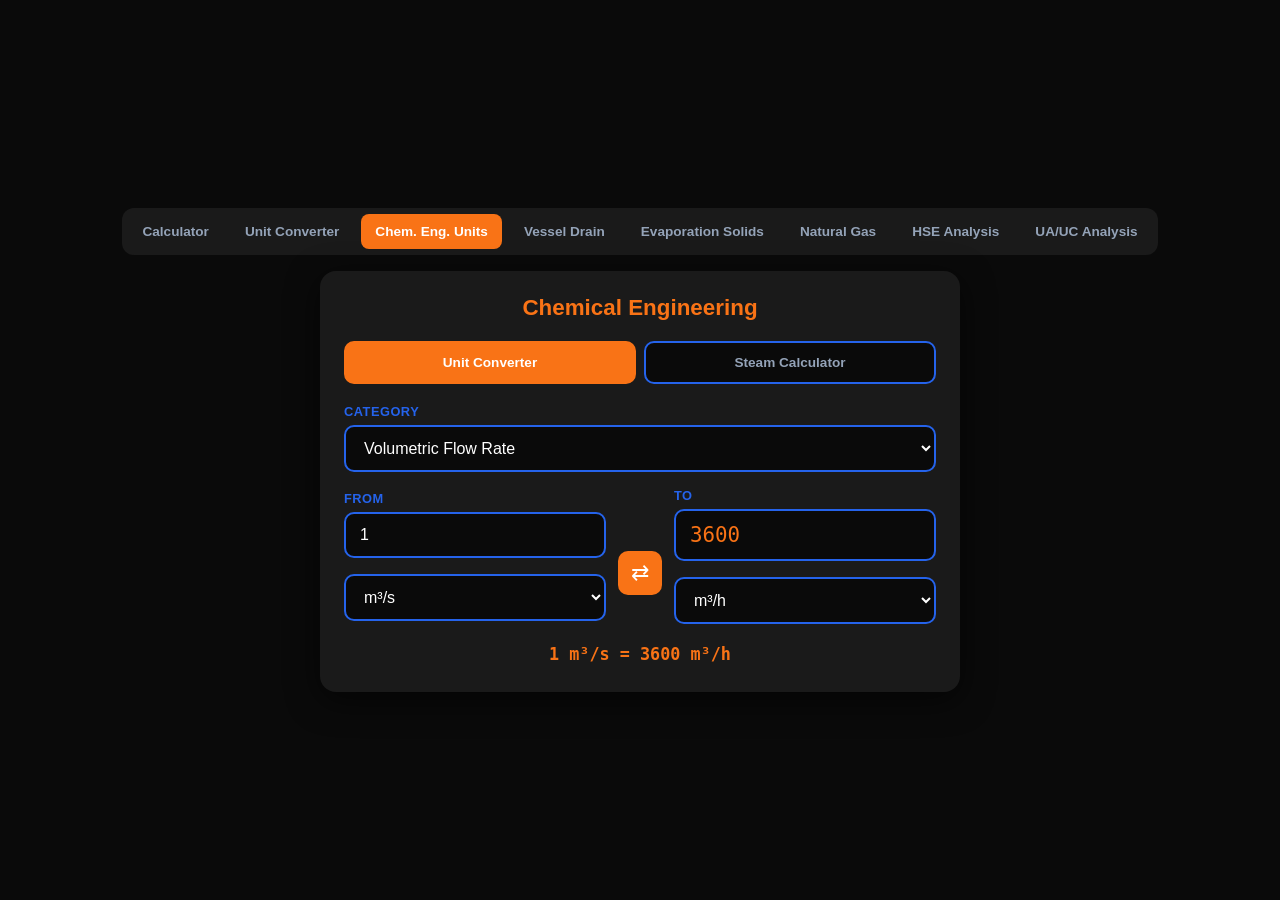
==== commit caf1c1d7: "Add Sheet 1 UA/UC page and improve HSE mobile layout. Co-authored-by: Cursor <cursoragent@cursor.com" ====
--- a/chem-eng.html
+++ b/chem-eng.html
@@ -15,6 +15,7 @@
     <a href="evaporation.html" class="nav-link">Evaporation Solids</a>
     <a href="natural-gas.html" class="nav-link">Natural Gas</a>
     <a href="hse-analysis.html" class="nav-link">HSE Analysis</a>
+    <a href="hse-ua-uc.html" class="nav-link">UA/UC Analysis</a>
   </nav>
 
   <div class="converter chem-page">
--- a/style.css
+++ b/style.css
@@ -14,6 +14,11 @@
   font-family: -apple-system, BlinkMacSystemFont, "Segoe UI", Roboto, sans-serif;
   padding: 16px;
   gap: 16px;
+}
+
+body:has(.hse-page),
+body:has(.gas-page) {
+  justify-content: flex-start;
 }
 
 .nav {
@@ -933,6 +938,33 @@
   padding-top: 24px;
 }
 
+.hse-page-link {
+  margin-top: 6px;
+  margin-bottom: 0;
+}
+
+.hse-page-link a {
+  color: #60a5fa;
+  text-decoration: none;
+  font-weight: 600;
+}
+
+.hse-page-link a:hover {
+  text-decoration: underline;
+}
+
+.hse-kpi-dept {
+  font-size: 0.82rem !important;
+  line-height: 1.3;
+  word-break: break-word;
+}
+
+.hse-ranked-list li span {
+  flex: 1;
+  min-width: 0;
+  word-break: break-word;
+}
+
 @media (max-width: 900px) {
   .hse-rec-grid { grid-template-columns: 1fr; }
 }
@@ -966,7 +998,93 @@
 }
 
 @media (max-width: 600px) {
+  body {
+    padding: 10px;
+    gap: 10px;
+  }
+
+  .nav {
+    flex-wrap: nowrap;
+    overflow-x: auto;
+    justify-content: flex-start;
+    -webkit-overflow-scrolling: touch;
+    scrollbar-width: none;
+    width: 100%;
+    max-width: 100%;
+    padding: 4px;
+  }
+
+  .nav::-webkit-scrollbar {
+    display: none;
+  }
+
+  .nav-link {
+    font-size: 0.75rem;
+    padding: 8px 10px;
+    flex-shrink: 0;
+  }
+
+  .hse-page,
+  .gas-page {
+    width: 100%;
+    padding: 14px;
+    border-radius: 12px;
+  }
+
+  .hse-page .converter-title,
+  .gas-page .converter-title {
+    font-size: 1.25rem;
+    line-height: 1.3;
+  }
+
+  .gas-subtitle {
+    font-size: 0.82rem;
+  }
+
+  .hse-panel {
+    padding: 12px;
+  }
+
+  .gas-section {
+    margin-bottom: 20px;
+  }
+
+  .bar-legend {
+    flex-wrap: wrap;
+    gap: 8px;
+    justify-content: flex-start;
+  }
+
+  .results-table-wrap {
+    -webkit-overflow-scrolling: touch;
+  }
+
+  .results-table {
+    font-size: 0.78rem;
+  }
+
+  .results-table th,
+  .results-table td {
+    padding: 6px 8px;
+  }
+
+  .hse-desc-cell {
+    max-width: 180px;
+    white-space: normal;
+    min-width: 120px;
+  }
+
+  .gas-banner-value {
+    font-size: 0.88rem;
+    word-break: break-word;
+  }
+
   .gas-banner-grid {
+    grid-template-columns: 1fr;
+  }
+
+  .gas-kpi-strip,
+  .mari-samples {
     grid-template-columns: 1fr;
   }
 
@@ -1113,9 +1231,12 @@
 @media (max-width: 400px) {
   .calculator,
   .converter,
-  .chem-page {
+  .chem-page,
+  .converter.hse-page,
+  .converter.gas-page {
     width: 100%;
     border-radius: 12px;
+    padding: 12px;
   }
 
   .display {
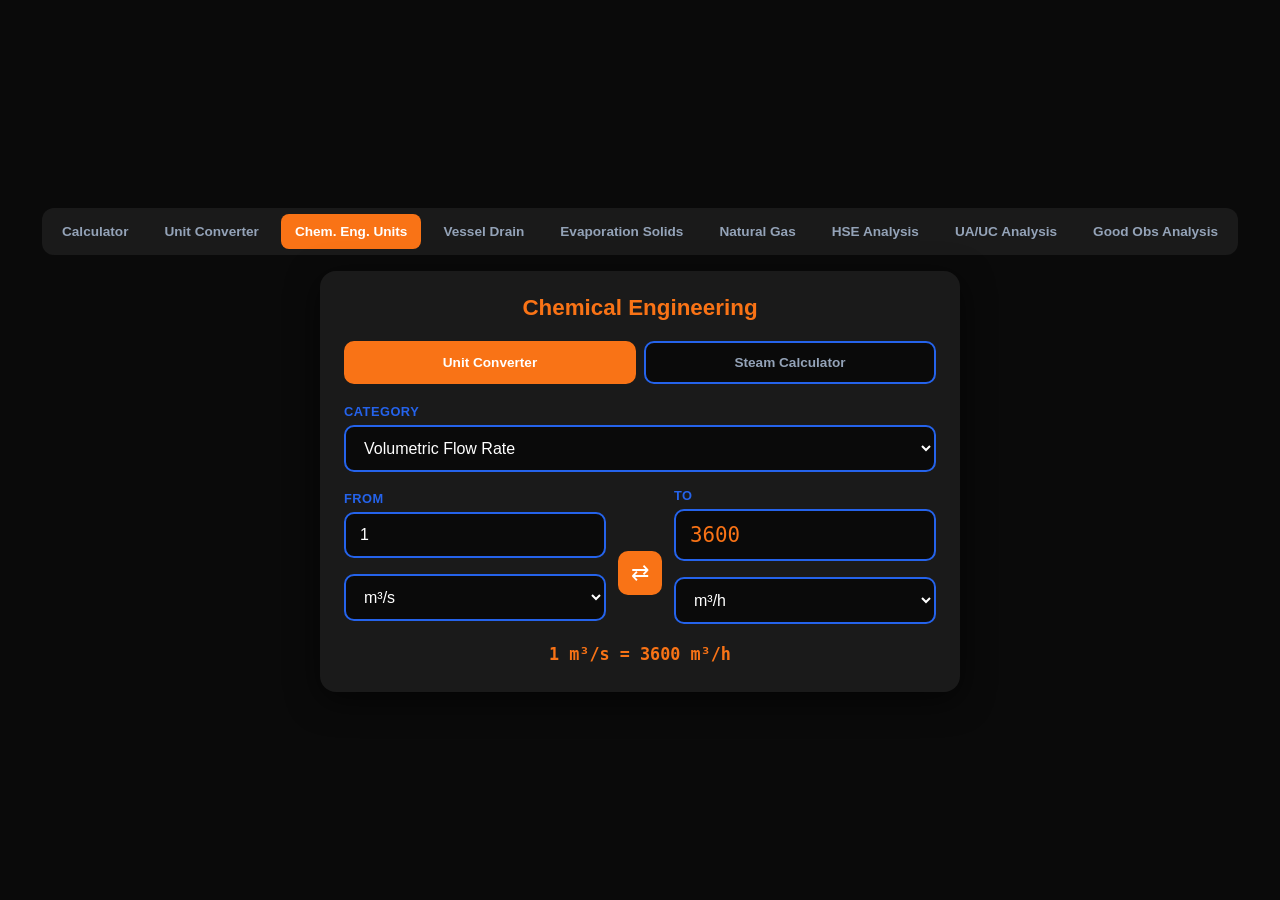
==== commit 336efc8b: "Add Good Observations page and expand top reporters to 15. Co-authored-by: Cursor <cursoragent@curso" ====
--- a/chem-eng.html
+++ b/chem-eng.html
@@ -16,6 +16,7 @@
     <a href="natural-gas.html" class="nav-link">Natural Gas</a>
     <a href="hse-analysis.html" class="nav-link">HSE Analysis</a>
     <a href="hse-ua-uc.html" class="nav-link">UA/UC Analysis</a>
+    <a href="hse-good-obs.html" class="nav-link">Good Obs Analysis</a>
   </nav>
 
   <div class="converter chem-page">
--- a/style.css
+++ b/style.css
@@ -2,6 +2,11 @@
   margin: 0;
   padding: 0;
   box-sizing: border-box;
+}
+
+html {
+  -webkit-text-size-adjust: 100%;
+  height: auto;
 }
 
 body {
@@ -14,6 +19,28 @@
   font-family: -apple-system, BlinkMacSystemFont, "Segoe UI", Roboto, sans-serif;
   padding: 16px;
   gap: 16px;
+  overflow-x: hidden;
+}
+
+body.scroll-page {
+  display: block;
+  padding: 12px 12px 40px;
+  min-height: 100vh;
+  height: auto;
+  overflow-x: hidden;
+  overflow-y: auto;
+  -webkit-overflow-scrolling: touch;
+}
+
+body.scroll-page > .nav {
+  margin: 0 auto 12px;
+  max-width: 1000px;
+}
+
+body.scroll-page > .converter {
+  margin: 0 auto;
+  width: 100%;
+  max-width: 1000px;
 }
 
 body:has(.hse-page),
@@ -353,6 +380,7 @@
 .gas-page {
   width: 960px;
   max-width: 100%;
+  overflow: visible;
 }
 
 .gas-header {
@@ -514,11 +542,16 @@
   border: 2px solid #2563eb;
   border-radius: 12px;
   padding: 18px;
+  overflow: visible;
+  touch-action: pan-y;
 }
 
 .gas-chart-panel canvas {
-  width: 100%;
+  width: 100% !important;
+  max-width: 100%;
   display: block;
+  touch-action: pan-y;
+  pointer-events: none;
 }
 
 .gas-swatch-raw { background: #2563eb !important; }
@@ -739,6 +772,14 @@
 .hse-page {
   width: 1000px;
   max-width: 100%;
+  overflow: visible;
+}
+
+.hse-page canvas,
+.gas-page canvas {
+  touch-action: pan-y;
+  pointer-events: none;
+  max-width: 100%;
 }
 
 .hse-page .converter-title,
@@ -768,6 +809,8 @@
   border-radius: 12px;
   padding: 16px;
   min-width: 0;
+  overflow: visible;
+  touch-action: pan-y;
 }
 
 .hse-panel .section-title {
@@ -791,6 +834,9 @@
   width: 100%;
   display: block;
   margin-bottom: 12px;
+  touch-action: pan-y;
+  pointer-events: none;
+  max-width: 100%;
 }
 
 .hse-mini-stats {
@@ -831,6 +877,78 @@
   text-align: left !important;
   max-width: 360px;
   line-height: 1.5;
+  white-space: normal;
+  word-break: normal;
+  overflow-wrap: break-word;
+}
+
+/* Wide HSE tables — scroll on tablet, cards on phone */
+.hse-concern-table,
+.hse-open-table {
+  min-width: 640px;
+}
+
+@media (max-width: 600px) {
+  .hse-concern-wrap,
+  .hse-open-wrap {
+    overflow-x: visible;
+  }
+
+  .hse-concern-table,
+  .hse-open-table {
+    min-width: 0;
+    width: 100%;
+    border-collapse: separate;
+    border-spacing: 0 12px;
+  }
+
+  .hse-concern-table thead,
+  .hse-open-table thead {
+    display: none;
+  }
+
+  .hse-concern-table tbody tr,
+  .hse-open-table tbody tr {
+    display: block;
+    background: #111827;
+    border: 1px solid #334155;
+    border-radius: 10px;
+    padding: 12px 14px;
+    margin-bottom: 0;
+  }
+
+  .hse-concern-table tbody td,
+  .hse-open-table tbody td {
+    display: block;
+    border: none;
+    padding: 6px 0;
+    white-space: normal;
+    word-break: normal;
+    overflow-wrap: break-word;
+    max-width: none;
+    min-width: 0;
+    text-align: left !important;
+  }
+
+  .hse-concern-table tbody td::before,
+  .hse-open-table tbody td::before {
+    content: attr(data-label);
+    display: block;
+    font-size: 0.68rem;
+    font-weight: 700;
+    text-transform: uppercase;
+    letter-spacing: 0.05em;
+    color: #fbbf24;
+    margin-bottom: 2px;
+  }
+
+  .hse-concern-table tbody td.hse-desc-cell,
+  .hse-open-table tbody td.hse-desc-cell {
+    margin-top: 4px;
+    padding-top: 8px;
+    border-top: 1px solid #1e293b;
+    line-height: 1.55;
+  }
 }
 
 .hse-insights-box {
@@ -949,6 +1067,10 @@
   font-weight: 600;
 }
 
+.hse-page-link a + a::before {
+  content: none;
+}
+
 .hse-page-link a:hover {
   text-decoration: underline;
 }
@@ -998,6 +1120,10 @@
 }
 
 @media (max-width: 600px) {
+  body.scroll-page {
+    padding: 8px 8px 48px;
+  }
+
   body {
     padding: 10px;
     gap: 10px;
@@ -1068,10 +1194,15 @@
     padding: 6px 8px;
   }
 
-  .hse-desc-cell {
-    max-width: 180px;
-    white-space: normal;
-    min-width: 120px;
+  .hse-panel .results-table {
+    min-width: 280px;
+    width: max-content;
+    max-width: none;
+  }
+
+  .hse-panel .results-table-wrap {
+    overflow-x: auto;
+    -webkit-overflow-scrolling: touch;
   }
 
   .gas-banner-value {
